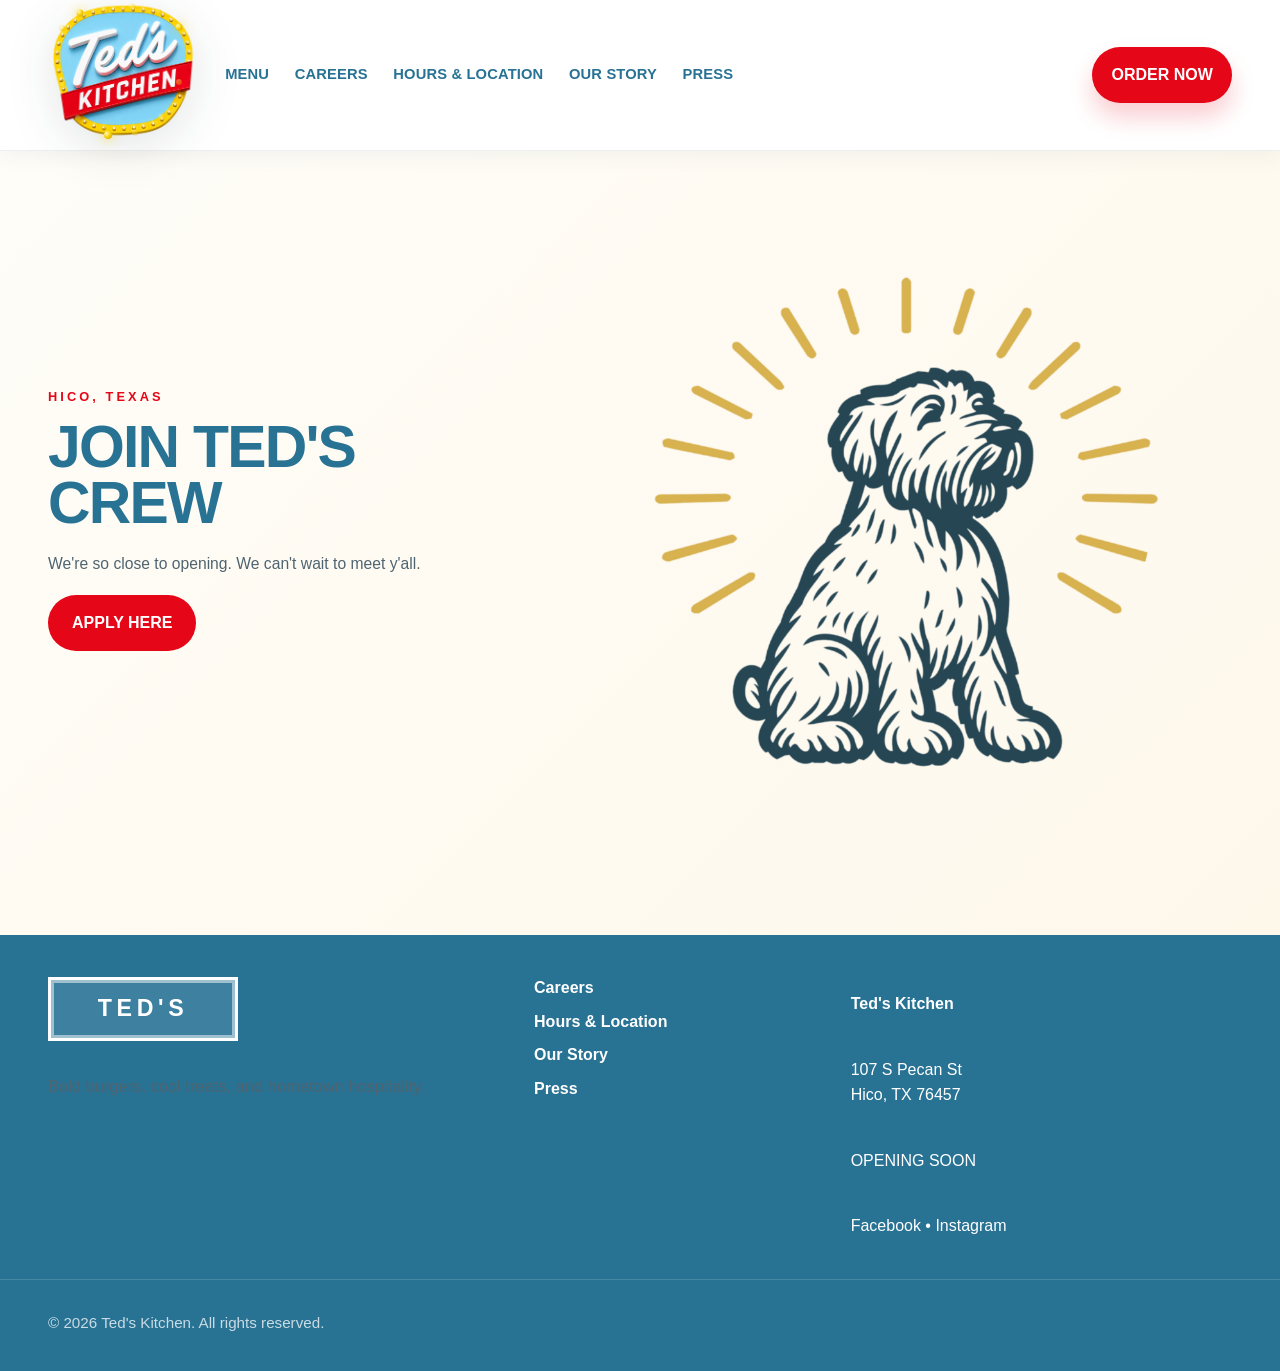
==== careers/index.html @ 75739728 "Update index.html" ====
<!DOCTYPE html>
<html lang="en">
  <head>
    <meta charset="UTF-8" />
    <meta name="viewport" content="width=device-width, initial-scale=1.0" />
    <meta
      name="description"
      content="Careers at Ted's Kitchen in Hico, Texas."
    />
    <title>Careers | Ted's Kitchen</title>
    <link rel="icon" type="image/png" href="../images/favicon.png" />
    <link rel="stylesheet" href="../style.css" />
  </head>
  <body>
    <header class="site-header">
      <div class="nav-shell">
        <div class="nav-left">
          <a class="brand" href="../" aria-label="Ted's home">
            <div class="brand-sign" aria-hidden="true">
              <img class="brand-sign-image" src="../images/teds-sign.png" alt="" />
              <div class="brand-bulb-layer"></div>
            </div>
          </a>

          <nav id="site-nav" class="site-nav" aria-label="Primary navigation">
            <a href="#" onclick="event.preventDefault();">MENU</a>
            <a href="../careers/">CAREERS</a>
            <a href="../hours-location/">HOURS &amp; LOCATION</a>
            <a href="../our-story/">OUR STORY</a>
            <a href="../press/">PRESS</a>
          </nav>
        </div>

        <div class="nav-actions">
          <button class="nav-toggle" type="button" aria-expanded="false" aria-controls="site-nav">
            <span></span>
            <span></span>
            <span></span>
            <span class="sr-only">Toggle navigation</span>
          </button>
          <a class="button button-order" href="../#menu">ORDER NOW</a>
        </div>
      </div>
    </header>

    <main>
      <section class="hero">
        <div class="container hero-grid">
          <div class="hero-copy">
            <p class="eyebrow">Hico, Texas</p>
            <h1>JOIN TED'S CREW</h1>
            <p class="hero-text hero-subtext">We're so close to opening. We can't wait to meet y'all.</p>
            <a
              class="button button-primary"
              href="https://www.indeed.com/job/teds-crew-4764d50405773e11"
              target="_blank"
              rel="noopener noreferrer"
            >
              APPLY HERE
            </a>
          </div>

          <div class="hero-media">
            <div class="hero-visual">
              <img src="../images/Teddy.png" alt="Ted's Kitchen sign" />
            </div>
          </div>
        </div>
      </section>
    </main>

    <footer class="site-footer">
      <div class="container footer-grid">
        <div class="footer-brand">
          <div class="logo-marquee footer-logo" aria-hidden="true">
            <div class="marquee-sign">
              <span class="marquee-label">TED'S</span>
              <span class="marquee-line"></span>
            </div>
            <div class="marquee-bulbs">
              <span class="marquee-bulb"></span>
              <span class="marquee-bulb"></span>
              <span class="marquee-bulb"></span>
              <span class="marquee-bulb"></span>
              <span class="marquee-bulb"></span>
              <span class="marquee-bulb"></span>
            </div>
          </div>
          <p class="footer-copy">Bold burgers, cool treats, and hometown hospitality.</p>
        </div>

        <div class="footer-nav">
          <a href="../careers/">Careers</a>
          <a href="../hours-location/">Hours &amp; Location</a>
          <a href="../our-story/">Our Story</a>
          <a href="../press/">Press</a>
        </div>

        <div class="footer-contact">
          <p><strong>Ted's Kitchen</strong></p>
          <p>107 S Pecan St<br />Hico, TX 76457</p>
          <p>OPENING SOON</p>
          <p>Facebook • Instagram</p>
        </div>
      </div>

      <div class="container footer-bottom">
        <p>© <span id="year"></span> Ted's Kitchen. All rights reserved.</p>
      </div>
    </footer>

    <script src="../script.js"></script>
  </body>
</html>
---- style.css ----
:root {
  color-scheme: light;
  --sky: #87D6F6;
  --blue: #287294;
  --yellow: #FBD50B;
  --red: #E50617;
  --red-dark: #9B0D0F;
  --white: #FFFFFF;
  --cream: #FFFDF8;
  --text: #163B4D;
  --muted: #4f6470;
  --border: #dceff7;
  --shadow: 0 20px 48px rgba(22, 59, 77, 0.10);
  --navy: var(--blue);
}

* {
  box-sizing: border-box;
}

html {
  scroll-behavior: smooth;
}

body {
  margin: 0;
  font-family: Inter, "Segoe UI", Arial, sans-serif;
  color: var(--text);
  background: var(--cream);
  line-height: 1.6;
}

img {
  display: block;
  max-width: 100%;
}

a {
  color: inherit;
}

.container {
  width: min(100%, 1360px);
  margin: 0 auto;
  padding: 0 48px;
}

section {
  scroll-margin-top: 6rem;
}

.site-header {
  position: sticky;
  top: 0;
  z-index: 1000;
  background: rgba(255, 255, 255, 0.97);
  backdrop-filter: blur(12px);
  border-bottom: 1px solid rgba(22, 59, 77, 0.08);
  box-shadow: 0 6px 20px rgba(22, 59, 77, 0.05);
}

.nav-shell {
  width: 100%;
  max-width: 1360px;
  margin: 0 auto;
  display: flex;
  align-items: center;
  justify-content: space-between;
  gap: 1rem;
  min-height: 116px;
  padding: 0 48px;
}

.nav-left {
  display: flex;
  align-items: center;
  gap: 1.2rem;
  min-width: 0;
}

.nav-actions {
  display: flex;
  align-items: center;
  gap: 0.8rem;
  margin-left: auto;
}

.brand {
  display: inline-flex;
  align-items: center;
  text-decoration: none;
  flex-shrink: 0;
}

.brand-sign {
  position: relative;
  display: inline-flex;
  align-items: center;
  justify-content: center;
  width: clamp(132px, 13vw, 150px);
  max-width: 150px;
  margin-right: 0.25rem;
  transform: translateY(-2px);
}

.brand-sign-image {
  width: 100%;
  height: auto;
  display: block;
  object-fit: contain;
  filter: drop-shadow(0 10px 24px rgba(19, 35, 43, 0.12));
}

.brand-bulb-layer {
  position: absolute;
  inset: 0;
  pointer-events: none;
}

.brand-bulb {
  position: absolute;
  width: 7px;
  height: 7px;
  border-radius: 50%;
  background: radial-gradient(circle at 30% 30%, #fff9c2 0%, var(--yellow) 45%, #c59600 100%);
  opacity: 0.38;
  transform: translate(-50%, -50%);
  box-shadow: 0 0 0 0 rgba(251, 213, 11, 0.25);
  transition: opacity 0.35s ease, transform 0.35s ease, box-shadow 0.35s ease;
}

.brand-bulb.is-active {
  opacity: 1;
  transform: translate(-50%, -50%) scale(1.16);
  box-shadow: 0 0 8px rgba(251, 213, 11, 0.72), 0 0 16px rgba(251, 213, 11, 0.3);
}

.logo-marquee {
  position: relative;
  width: 190px;
  min-height: 68px;
  display: inline-flex;
  align-items: center;
  justify-content: center;
}

.marquee-sign {
  position: relative;
  z-index: 2;
  display: inline-flex;
  align-items: center;
  justify-content: center;
  width: 100%;
  min-height: 58px;
  border: 3px solid var(--blue);
  padding: 0.65rem 1rem;
  background: linear-gradient(135deg, var(--white), var(--cream));
  box-shadow: inset 0 0 0 3px rgba(255, 255, 255, 0.5);
}

.marquee-label {
  font-size: 1.45rem;
  font-weight: 800;
  letter-spacing: 0.2em;
  color: var(--blue);
}

.marquee-line {
  position: absolute;
  left: 0.7rem;
  right: 0.7rem;
  bottom: 0.55rem;
  height: 4px;
  background: var(--red);
}

.marquee-bulbs {
  position: absolute;
  inset: 0;
  pointer-events: none;
}

.marquee-bulb {
  position: absolute;
  width: 10px;
  height: 10px;
  border-radius: 50%;
  background: var(--yellow);
  opacity: 0.4;
  transition: transform 0.2s ease, opacity 0.2s ease;
}

.marquee-bulb.is-active {
  opacity: 1;
  transform: scale(1.2);
}

.marquee-bulb:nth-child(1) { top: 8px; left: 12px; }
.marquee-bulb:nth-child(2) { top: 8px; left: 36px; }
.marquee-bulb:nth-child(3) { top: 8px; left: 60px; }
.marquee-bulb:nth-child(4) { top: 8px; left: 84px; }
.marquee-bulb:nth-child(5) { top: 8px; left: 108px; }
.marquee-bulb:nth-child(6) { top: 8px; left: 132px; }
.marquee-bulb:nth-child(7) { top: 8px; left: 156px; }
.marquee-bulb:nth-child(8) { top: 28px; left: 12px; }
.marquee-bulb:nth-child(9) { top: 28px; left: 36px; }
.marquee-bulb:nth-child(10) { top: 28px; left: 60px; }
.marquee-bulb:nth-child(11) { top: 28px; left: 84px; }
.marquee-bulb:nth-child(12) { top: 28px; left: 108px; }

.site-nav {
  display: flex;
  align-items: center;
  gap: 1.1rem;
  font-size: 0.92rem;
  font-weight: 800;
  text-transform: uppercase;
  letter-spacing: 0.01em;
}

.site-nav a {
  position: relative;
  text-decoration: none;
  color: var(--blue);
  transition: color 0.2s ease, transform 0.2s ease;
  padding: 0.3rem 0.25rem;
}

.site-nav a::after {
  content: "";
  position: absolute;
  left: 0.25rem;
  right: 0.25rem;
  bottom: -0.1rem;
  height: 2px;
  background: var(--yellow);
  transform: scaleX(0);
  transform-origin: left;
  transition: transform 0.2s ease;
}

.site-nav a:hover,
.site-nav a:focus-visible {
  color: var(--red);
  transform: translateY(-1px);
}

.site-nav a:hover::after,
.site-nav a:focus-visible::after {
  transform: scaleX(1);
}

.nav-toggle {
  display: none;
  border: 0;
  background: transparent;
  padding: 0.25rem;
  cursor: pointer;
}

.nav-toggle span {
  display: block;
  width: 24px;
  height: 2px;
  background: var(--navy);
  margin: 5px 0;
}

.sr-only {
  position: absolute;
  width: 1px;
  height: 1px;
  padding: 0;
  margin: -1px;
  overflow: hidden;
  clip: rect(0, 0, 0, 0);
  border: 0;
}

.button {
  display: inline-flex;
  align-items: center;
  justify-content: center;
  border-radius: 999px;
  padding: 0.95rem 1.5rem;
  font-weight: 800;
  text-decoration: none;
  transition: transform 0.2s ease, box-shadow 0.2s ease, background 0.2s ease;
}

.button:hover,
.button:focus-visible {
  transform: translateY(-2px);
  box-shadow: 0 10px 24px rgba(22, 59, 77, 0.12);
}

.button-primary {
  background: var(--red);
  color: var(--white);
}

.button-primary:hover,
.button-primary:focus-visible {
  background: var(--red-dark);
}

.button-secondary {
  background: var(--white);
  color: var(--blue);
  border: 1px solid var(--blue);
}

.button-order {
  background: var(--red);
  color: var(--white);
  padding-inline: 1.2rem;
  box-shadow: 0 14px 24px rgba(229, 6, 23, 0.2);
}

.button-order:hover,
.button-order:focus-visible {
  background: var(--red-dark);
}

.hero {
  padding: 0 0 3rem;
  background: linear-gradient(135deg, var(--cream) 0%, #fef8eb 100%);
  min-height: calc(100vh - 116px);
  display: flex;
  align-items: center;
}

.hero-grid,
.promo-grid,
.story-grid,
.visit-grid {
  display: grid;
  gap: 2rem;
  align-items: center;
}

.hero-grid {
  grid-template-columns: minmax(0, 0.44fr) minmax(0, 0.56fr);
  min-height: clamp(560px, 64vh, 660px);
  gap: clamp(2rem, 3vw, 3.5rem);
  width: 100%;
}

.eyebrow {
  margin: 0 0 0.7rem;
  font-size: 0.8rem;
  font-weight: 800;
  letter-spacing: 0.24em;
  text-transform: uppercase;
  color: var(--red);
}

.hero-copy {
  max-width: 500px;
  padding-right: 1rem;
  display: flex;
  flex-direction: column;
  align-items: flex-start;
  justify-content: center;
}

.hero h1,
.promo-copy h2,
.section-heading h2,
.story-section h2,
.visit-card h2 {
  margin: 0 0 1rem;
  font-size: clamp(2.5rem, 4.6vw, 4.2rem);
  line-height: 0.95;
  color: var(--blue);
  letter-spacing: -0.03em;
  font-weight: 900;
}

.hero-text,
.promo-copy p,
.story-section p,
.visit-card p,
.card-content p,
.footer-copy {
  color: var(--muted);
  font-size: 1.03rem;
}

.hero-subtext {
  margin: 0.25rem 0 1.2rem;
  font-size: 0.98rem;
  line-height: 1.6;
  max-width: 28rem;
}

.hours-list {
  display: grid;
  gap: 0.6rem;
  margin-top: 1rem;
  max-width: 360px;
  padding: 1rem 1.1rem;
  background: rgba(255, 255, 255, 0.65);
  border: 1px solid rgba(22, 59, 77, 0.08);
  border-radius: 1rem;
}

.hours-row {
  display: flex;
  align-items: center;
  justify-content: space-between;
  gap: 1rem;
  color: var(--blue);
  font-weight: 700;
}

.hours-row span {
  text-transform: uppercase;
  letter-spacing: 0.04em;
  font-size: 0.85rem;
}

.press-page {
  min-height: auto;
  padding: 3rem 0 4rem;
}

.press-intro {
  max-width: 760px;
  margin-bottom: 2rem;
}

.press-grid {
  display: grid;
  grid-template-columns: repeat(2, minmax(0, 1fr));
  gap: 1.25rem;
}

.press-card {
  background: var(--white);
  border: 1px solid rgba(22, 59, 77, 0.08);
  border-radius: 1.25rem;
  padding: 1.35rem;
  box-shadow: var(--shadow);
  display: flex;
  flex-direction: column;
  gap: 0.8rem;
}

.press-card h2 {
  margin: 0;
  font-size: 1.2rem;
  line-height: 1.25;
  color: var(--blue);
}

.press-card p {
  margin: 0;
  color: var(--muted);
}

.press-card-top {
  display: flex;
  justify-content: space-between;
  gap: 0.75rem;
  align-items: center;
  flex-wrap: wrap;
}

.press-publication {
  font-size: 0.8rem;
  font-weight: 800;
  letter-spacing: 0.2em;
  text-transform: uppercase;
  color: var(--red);
}

.press-date {
  font-size: 0.85rem;
  font-weight: 700;
  color: var(--blue);
}

.featured-press-card {
  grid-column: span 2;
}

.hero-media,
.promo-media,
.visit-visual {
  position: relative;
}

.promo-media img,
.visit-visual img,
.category-card img {
  overflow: hidden;
  box-shadow: var(--shadow);
}

.hero-visual {
  position: relative;
  width: 100%;
  min-height: clamp(340px, 43vw, 560px);
  background: transparent;
  border: none;
  border-radius: 0;
  overflow: visible;
  display: flex;
  align-items: center;
  justify-content: center;
  padding: 0;
  box-shadow: none;
}

.hero-visual img {
  width: auto;
  max-width: 100%;
  max-height: 100%;
  height: auto;
  object-fit: contain;
  object-position: center;
  border-radius: 0;
  filter: none;
}

.promo-section {
  padding: 1rem 0 3rem;
}

.promo-grid {
  grid-template-columns: 0.95fr 1.05fr;
  background: linear-gradient(135deg, var(--sky) 0%, #dff8ff 100%);
  border-radius: 1.5rem;
  padding: 1.25rem;
  box-shadow: var(--shadow);
  border: 1px solid rgba(22, 59, 77, 0.08);
}

.promo-media img {
  width: 100%;
  min-height: 320px;
  object-fit: cover;
  border-radius: 1.15rem;
}

.preview-section {
  padding: 0.5rem 0 3.75rem;
}

.section-heading {
  text-align: center;
  margin-bottom: 2rem;
}

.card-grid {
  display: grid;
  grid-template-columns: repeat(3, minmax(0, 1fr));
  gap: 1.35rem;
}

.category-card {
  background: var(--white);
  border-radius: 1.25rem;
  overflow: hidden;
  box-shadow: var(--shadow);
  border: 1px solid rgba(22, 59, 77, 0.08);
}

.category-card img {
  width: 100%;
  height: 270px;
  object-fit: cover;
  border-radius: 0;
}

.card-content {
  padding: 1.15rem 1.2rem 1.35rem;
}

.card-content h3 {
  margin: 0 0 0.35rem;
  color: var(--navy);
  font-size: 1.2rem;
}

.center-actions {
  display: flex;
  justify-content: center;
  margin-top: 1.5rem;
}

.story-section {
  padding: 1rem 0 3rem;
}

.story-grid {
  grid-template-columns: 0.9fr 1.1fr;
  background: var(--white);
  border: 1px solid rgba(22, 59, 77, 0.08);
  border-radius: 1.5rem;
  padding: 2rem;
  box-shadow: var(--shadow);
}

.visit-section {
  padding: 0 0 3.5rem;
}

.visit-grid {
  grid-template-columns: 0.9fr 1.1fr;
  background: linear-gradient(135deg, var(--cream), #fef8e8);
  border-radius: 1.5rem;
  padding: 2rem;
  box-shadow: var(--shadow);
}

.visit-card address {
  font-style: normal;
  margin-bottom: 1rem;
  color: var(--navy);
  font-size: 1rem;
}

.hours {
  font-weight: 700;
  color: var(--navy);
  margin-bottom: 1rem;
}

.visit-visual img {
  width: 100%;
  min-height: 320px;
  object-fit: cover;
}

.site-footer {
  background: var(--blue);
  color: #fff;
  padding: 2.5rem 0 1.25rem;
}

.footer-grid {
  display: grid;
  grid-template-columns: 1.1fr 0.7fr 0.9fr;
  gap: 1.25rem;
  align-items: start;
}

.footer-logo {
  margin-bottom: 0.85rem;
}

.footer-logo .marquee-bulbs {
  display: none;
}

.footer-logo .marquee-sign {
  border-color: #fff;
  background: rgba(255, 255, 255, 0.1);
}

.footer-logo .marquee-label {
  color: #fff;
}

.footer-logo .marquee-line {
  background: var(--mustard);
}

.footer-nav,
.footer-contact {
  display: flex;
  flex-direction: column;
  gap: 0.5rem;
}

.footer-nav a {
  color: #fff;
  text-decoration: none;
  font-weight: 600;
}

.footer-bottom {
  margin-top: 1.5rem;
  padding-top: 1rem;
  border-top: 1px solid rgba(255, 255, 255, 0.15);
  color: rgba(255, 255, 255, 0.75);
  font-size: 0.95rem;
}

@media (max-width: 900px) {
  .container {
    padding: 0 32px;
  }

  .nav-shell {
    padding: 0 32px;
  }

  .hero-grid,
  .promo-grid,
  .story-grid,
  .visit-grid,
  .footer-grid {
    grid-template-columns: 1fr;
  }

  .hero-copy {
    padding-right: 0;
    max-width: none;
  }

  .card-grid {
    grid-template-columns: 1fr 1fr;
  }
}

@media (max-width: 700px) {
  .container {
    padding: 0 20px;
  }

  .nav-shell {
    position: relative;
    align-items: center;
    min-height: 96px;
    padding: 0 20px;
  }

  .nav-left {
    width: 100%;
    justify-content: space-between;
  }

  .nav-toggle {
    display: inline-block;
    justify-self: end;
  }

  .site-nav {
    position: absolute;
    top: calc(100% + 0.5rem);
    left: 20px;
    right: 20px;
    flex-direction: column;
    align-items: flex-start;
    padding: 1rem;
    background: #fff;
    border: 1px solid var(--border);
    border-radius: 1rem;
    box-shadow: 0 20px 40px rgba(19, 35, 43, 0.12);
    display: none;
    min-width: 220px;
    z-index: 10;
  }

  .site-nav.is-open {
    display: flex;
  }

  .button-order {
    margin-top: 0.3rem;
  }

  .hero {
    padding-top: 1rem;
  }

  .hero-grid {
    min-height: auto;
  }

  .hero-visual img,
  .promo-media img,
  .visit-visual img {
    min-height: 260px;
  }

  .card-grid {
    grid-template-columns: 1fr;
  }

  .brand-sign {
    width: 128px;
  }

  .brand-bulb {
    width: 6px;
    height: 6px;
  }
}

@media (prefers-reduced-motion: reduce) {
  .brand-bulb {
    transition: none;
    opacity: 0.74;
  }

  .brand-bulb.is-active {
    transform: translate(-50%, -50%) scale(1);
    box-shadow: 0 0 6px rgba(255, 213, 92, 0.4);
  }
}
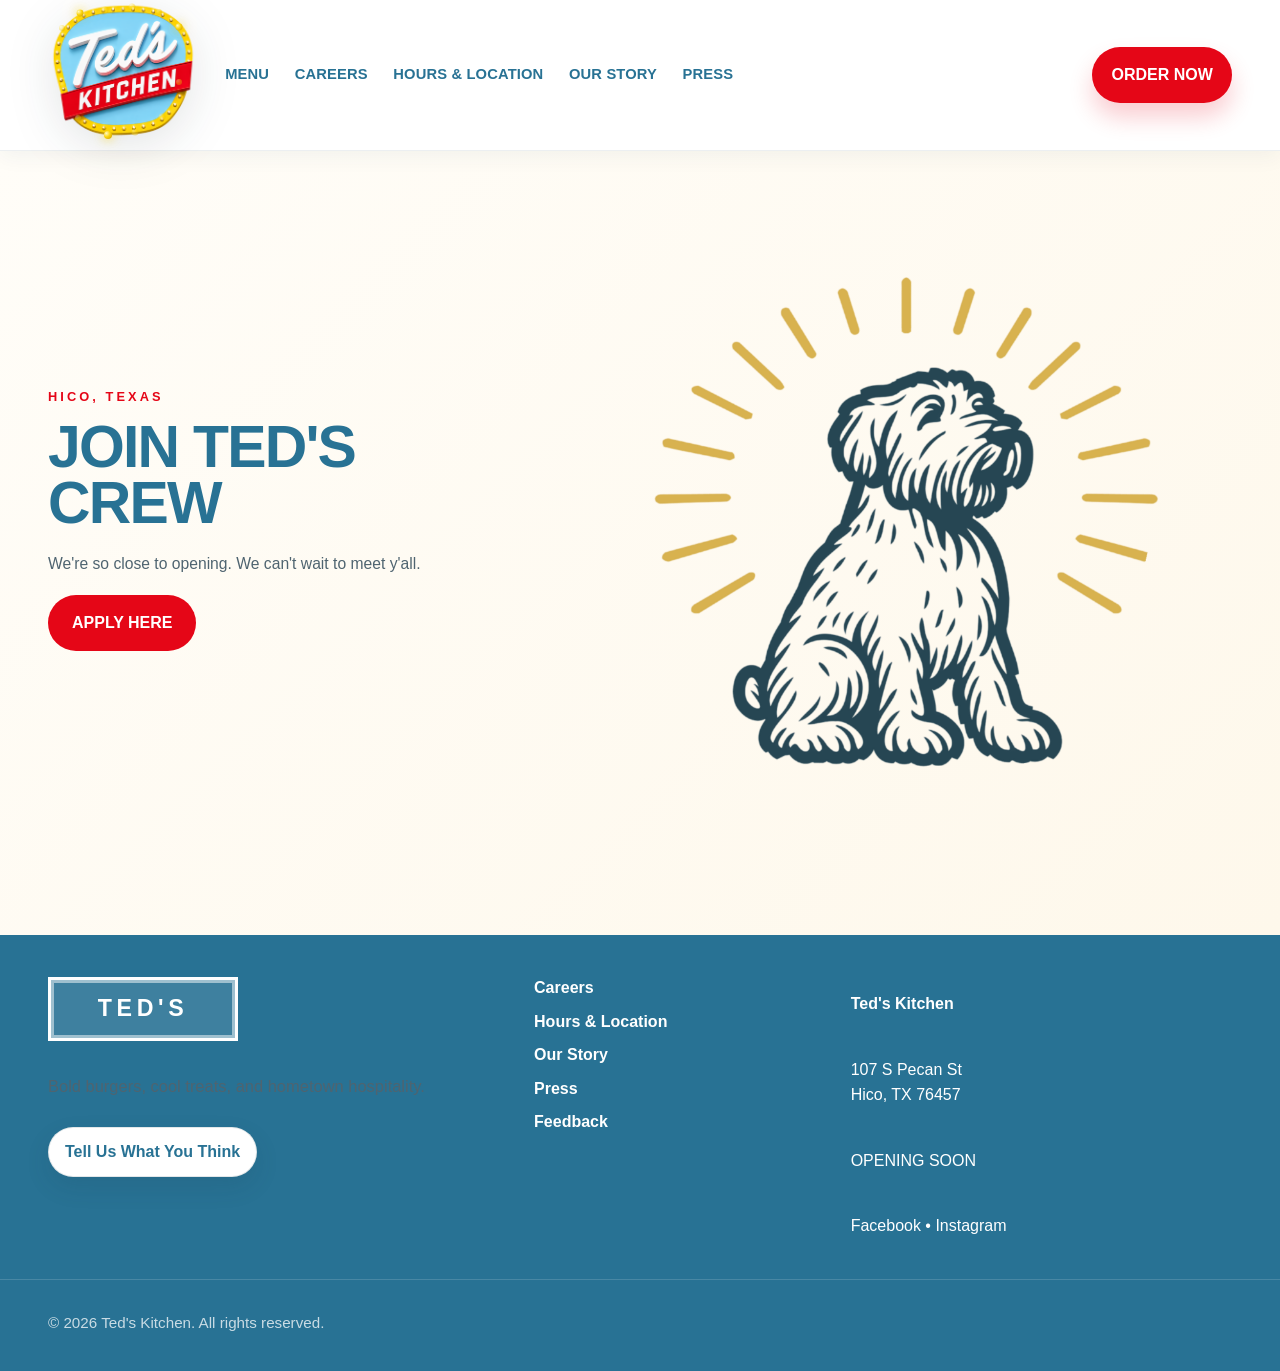
==== commit 6fca74b3: "Add guest feedback experience" ====
--- a/careers/index.html
+++ b/careers/index.html
@@ -87,6 +87,7 @@
             </div>
           </div>
           <p class="footer-copy">Bold burgers, cool treats, and hometown hospitality.</p>
+          <a class="footer-feedback-link" href="../feedback/">Tell Us What You Think</a>
         </div>
 
         <div class="footer-nav">
@@ -94,6 +95,7 @@
           <a href="../hours-location/">Hours &amp; Location</a>
           <a href="../our-story/">Our Story</a>
           <a href="../press/">Press</a>
+          <a href="../feedback/">Feedback</a>
         </div>
 
         <div class="footer-contact">
--- a/style.css
+++ b/style.css
@@ -49,6 +49,18 @@
   scroll-margin-top: 6rem;
 }
 
+input,
+select,
+textarea,
+button {
+  font: inherit;
+}
+
+:focus-visible {
+  outline: 3px solid var(--red);
+  outline-offset: 3px;
+}
+
 .site-header {
   position: sticky;
   top: 0;
@@ -387,6 +399,29 @@
   font-size: 1.03rem;
 }
 
+.footer-feedback-link {
+  display: inline-flex;
+  align-items: center;
+  margin-top: 0.7rem;
+  padding: 0.7rem 1rem;
+  border-radius: 999px;
+  background: var(--white);
+  border: 1px solid rgba(22, 59, 77, 0.12);
+  color: var(--blue);
+  font-weight: 800;
+  text-decoration: none;
+  box-shadow: 0 10px 24px rgba(22, 59, 77, 0.12);
+  transition: transform 0.2s ease, box-shadow 0.2s ease, background 0.2s ease, color 0.2s ease;
+}
+
+.footer-feedback-link:hover,
+.footer-feedback-link:focus-visible {
+  transform: translateY(-2px);
+  background: var(--yellow);
+  color: var(--blue);
+  box-shadow: 0 14px 28px rgba(22, 59, 77, 0.18);
+}
+
 .hero-subtext {
   margin: 0.25rem 0 1.2rem;
   font-size: 0.98rem;
@@ -634,6 +669,197 @@
   object-fit: cover;
 }
 
+.feedback-page {
+  padding: 2rem 0 3.75rem;
+}
+
+.feedback-shell {
+  display: grid;
+  grid-template-columns: minmax(0, 0.95fr) minmax(0, 1.05fr);
+  gap: 2rem;
+  align-items: start;
+}
+
+.feedback-intro {
+  max-width: 580px;
+}
+
+.feedback-intro h1 {
+  margin: 0 0 1rem;
+  font-size: clamp(2.1rem, 4vw, 3rem);
+  line-height: 0.95;
+  color: var(--blue);
+  letter-spacing: -0.03em;
+  font-weight: 900;
+}
+
+.feedback-note {
+  margin-top: 0.75rem;
+  color: var(--muted);
+  font-size: 1rem;
+}
+
+.feedback-form,
+.form-success {
+  background: var(--white);
+  border: 1px solid rgba(22, 59, 77, 0.08);
+  border-radius: 1.5rem;
+  padding: 1.5rem;
+  box-shadow: var(--shadow);
+}
+
+.form-row {
+  display: flex;
+  flex-direction: column;
+  gap: 0.45rem;
+  margin-bottom: 1rem;
+}
+
+.form-row label,
+.form-row legend {
+  font-weight: 700;
+  color: var(--blue);
+}
+
+.form-row input,
+.form-row select,
+.form-row textarea {
+  width: 100%;
+  border: 1px solid var(--border);
+  border-radius: 0.95rem;
+  padding: 0.8rem 0.95rem;
+  background: var(--cream);
+  color: var(--text);
+}
+
+.form-row textarea {
+  min-height: 8rem;
+  resize: vertical;
+}
+
+.form-row input:focus,
+.form-row select:focus,
+.form-row textarea:focus {
+  border-color: var(--blue);
+  box-shadow: 0 0 0 3px rgba(40, 114, 148, 0.12);
+}
+
+.form-row input[aria-invalid="true"],
+.form-row select[aria-invalid="true"],
+.form-row textarea[aria-invalid="true"] {
+  border-color: var(--red);
+}
+
+.rating-fieldset {
+  border: 0;
+  margin: 0;
+  padding: 0;
+}
+
+.star-rating {
+  display: flex;
+  gap: 0.35rem;
+  align-items: center;
+  margin-top: 0.3rem;
+}
+
+.star-control {
+  font-size: 2rem;
+  line-height: 1;
+  color: #d8d8d8;
+  cursor: pointer;
+  transition: color 0.2s ease, transform 0.15s ease;
+}
+
+.star-control:hover,
+.star-control:focus-visible,
+.star-rating input:focus-visible + .star-control,
+.star-rating input:checked + .star-control,
+.star-control.is-selected {
+  color: var(--yellow);
+  transform: translateY(-2px);
+}
+
+.choice-group {
+  display: flex;
+  flex-wrap: wrap;
+  gap: 0.75rem;
+  margin-top: 0.2rem;
+}
+
+.choice-pill {
+  display: inline-flex;
+  align-items: center;
+  gap: 0.5rem;
+  padding: 0.7rem 0.95rem;
+  border-radius: 999px;
+  background: var(--cream);
+  border: 1px solid var(--border);
+  font-weight: 700;
+  color: var(--blue);
+}
+
+.choice-pill input {
+  width: auto;
+  margin: 0;
+}
+
+.contact-fields {
+  display: grid;
+  gap: 0.5rem;
+  margin-top: 0.25rem;
+}
+
+.form-actions {
+  display: flex;
+  flex-wrap: wrap;
+  align-items: center;
+  gap: 1rem;
+  margin-top: 1.25rem;
+}
+
+.form-status {
+  margin: 0;
+  color: var(--muted);
+  font-weight: 600;
+}
+
+.form-status.is-error {
+  color: var(--red);
+}
+
+.form-status.is-success {
+  color: var(--blue);
+}
+
+.field-error {
+  min-height: 1.2rem;
+  margin: 0;
+  color: var(--red);
+  font-size: 0.9rem;
+}
+
+.form-success {
+  display: none;
+  text-align: center;
+  background: linear-gradient(135deg, var(--cream), #fef3cc);
+}
+
+.form-success.is-visible {
+  display: block;
+}
+
+.form-success h2 {
+  margin: 0 0 0.75rem;
+  font-size: clamp(1.5rem, 3vw, 2.2rem);
+  color: var(--blue);
+}
+
+.form-success p {
+  color: var(--muted);
+  margin: 0;
+}
+
 .site-footer {
   background: var(--blue);
   color: #fff;
@@ -702,6 +928,7 @@
   .promo-grid,
   .story-grid,
   .visit-grid,
+  .feedback-shell,
   .footer-grid {
     grid-template-columns: 1fr;
   }
@@ -789,6 +1016,20 @@
     width: 6px;
     height: 6px;
   }
+
+  .feedback-page {
+    padding: 1.25rem 0 2.5rem;
+  }
+
+  .feedback-form,
+  .form-success {
+    padding: 1.2rem;
+  }
+
+  .form-actions {
+    align-items: flex-start;
+    flex-direction: column;
+  }
 }
 
 @media (prefers-reduced-motion: reduce) {
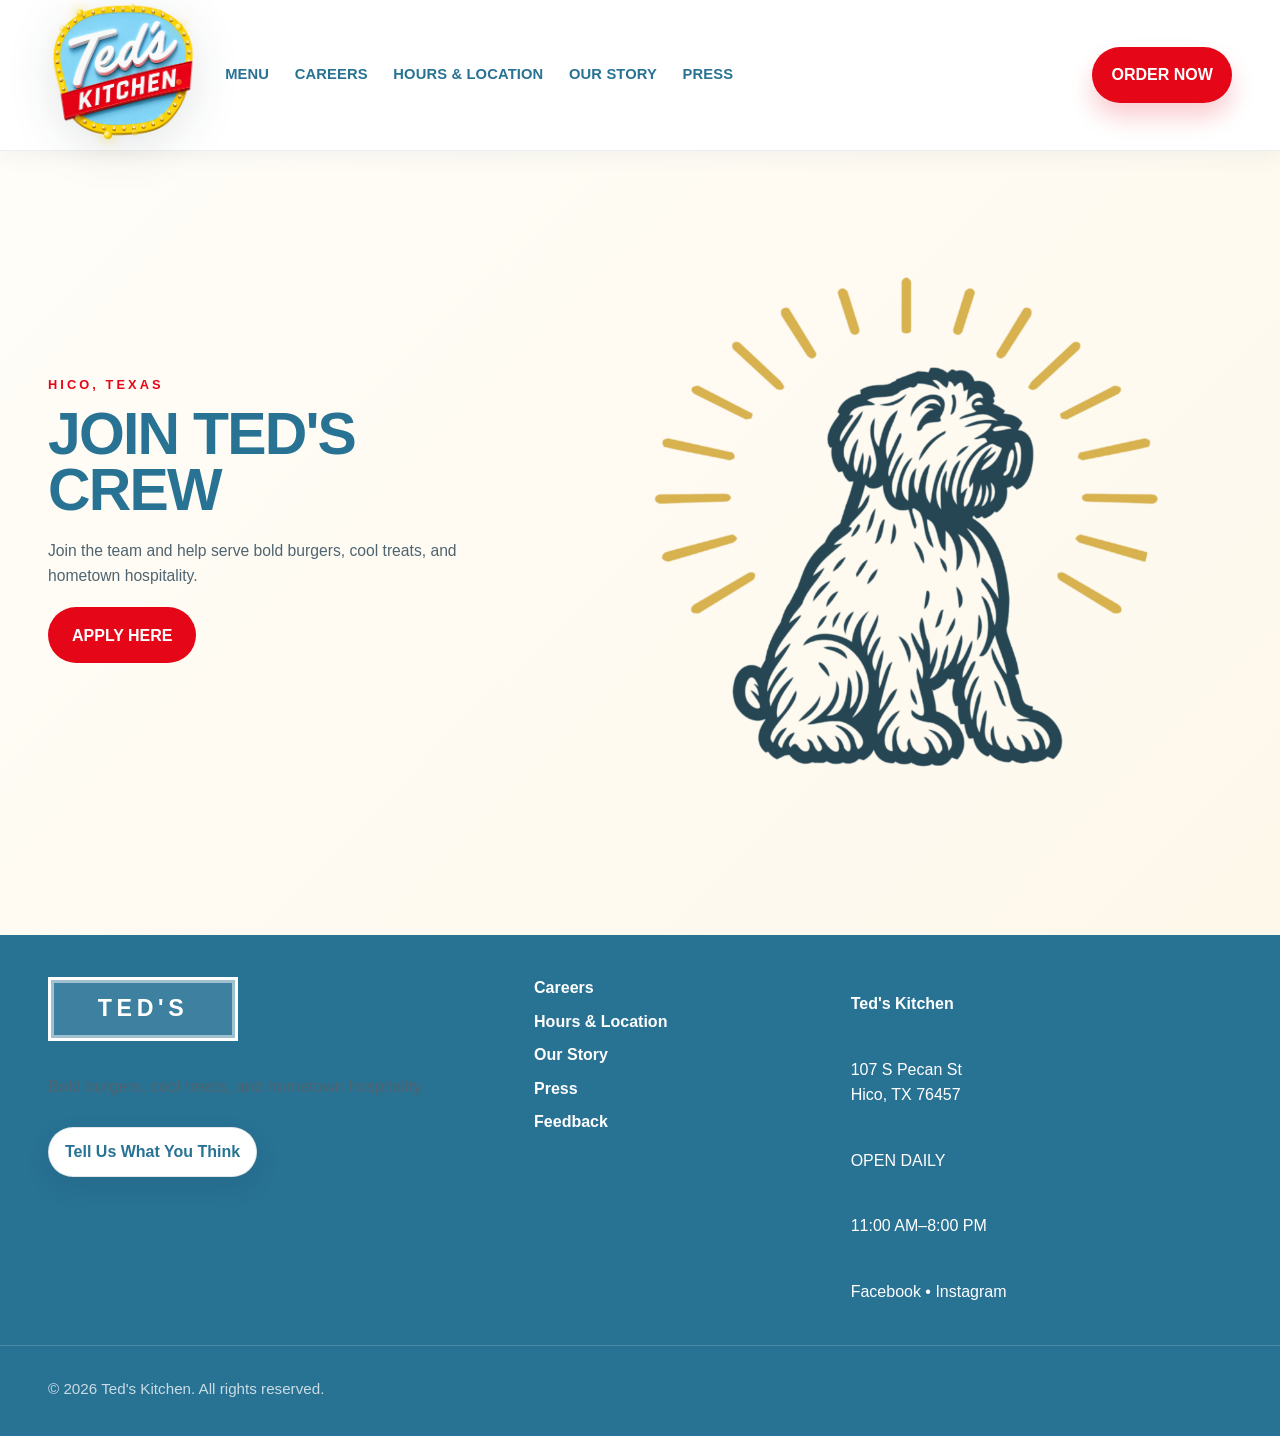
==== commit 7e6ec833: "Update opening announcement and hours" ====
--- a/careers/index.html
+++ b/careers/index.html
@@ -38,7 +38,7 @@
             <span></span>
             <span class="sr-only">Toggle navigation</span>
           </button>
-          <a class="button button-order" href="../#menu">ORDER NOW</a>
+          <a class="button button-order" href="https://gotab.io/loc/teds" target="_blank" rel="noopener noreferrer">ORDER NOW</a>
         </div>
       </div>
     </header>
@@ -49,7 +49,7 @@
           <div class="hero-copy">
             <p class="eyebrow">Hico, Texas</p>
             <h1>JOIN TED'S CREW</h1>
-            <p class="hero-text hero-subtext">We're so close to opening. We can't wait to meet y'all.</p>
+            <p class="hero-text hero-subtext">Join the team and help serve bold burgers, cool treats, and hometown hospitality.</p>
             <a
               class="button button-primary"
               href="https://www.indeed.com/job/teds-crew-4764d50405773e11"
@@ -101,7 +101,8 @@
         <div class="footer-contact">
           <p><strong>Ted's Kitchen</strong></p>
           <p>107 S Pecan St<br />Hico, TX 76457</p>
-          <p>OPENING SOON</p>
+          <p>OPEN DAILY</p>
+          <p>11:00 AM–8:00 PM</p>
           <p>Facebook • Instagram</p>
         </div>
       </div>
--- a/style.css
+++ b/style.css
@@ -427,6 +427,40 @@
   font-size: 0.98rem;
   line-height: 1.6;
   max-width: 28rem;
+}
+
+.hero-hours {
+  display: inline-flex;
+  flex-direction: column;
+  gap: 0.2rem;
+  margin: 0.25rem 0 1.4rem;
+  padding: 1rem 1.2rem;
+  background: rgba(255, 255, 255, 0.72);
+  border: 1px solid rgba(22, 59, 77, 0.08);
+  border-radius: 1rem;
+  box-shadow: 0 12px 24px rgba(22, 59, 77, 0.08);
+}
+
+.hero-hours-title {
+  margin: 0;
+  font-size: 0.82rem;
+  font-weight: 800;
+  letter-spacing: 0.24em;
+  text-transform: uppercase;
+  color: var(--red);
+}
+
+.hero-hours-time {
+  margin: 0;
+  font-size: 1.12rem;
+  font-weight: 800;
+  color: var(--blue);
+}
+
+.hero-actions {
+  display: flex;
+  flex-wrap: wrap;
+  gap: 0.8rem;
 }
 
 .hours-list {
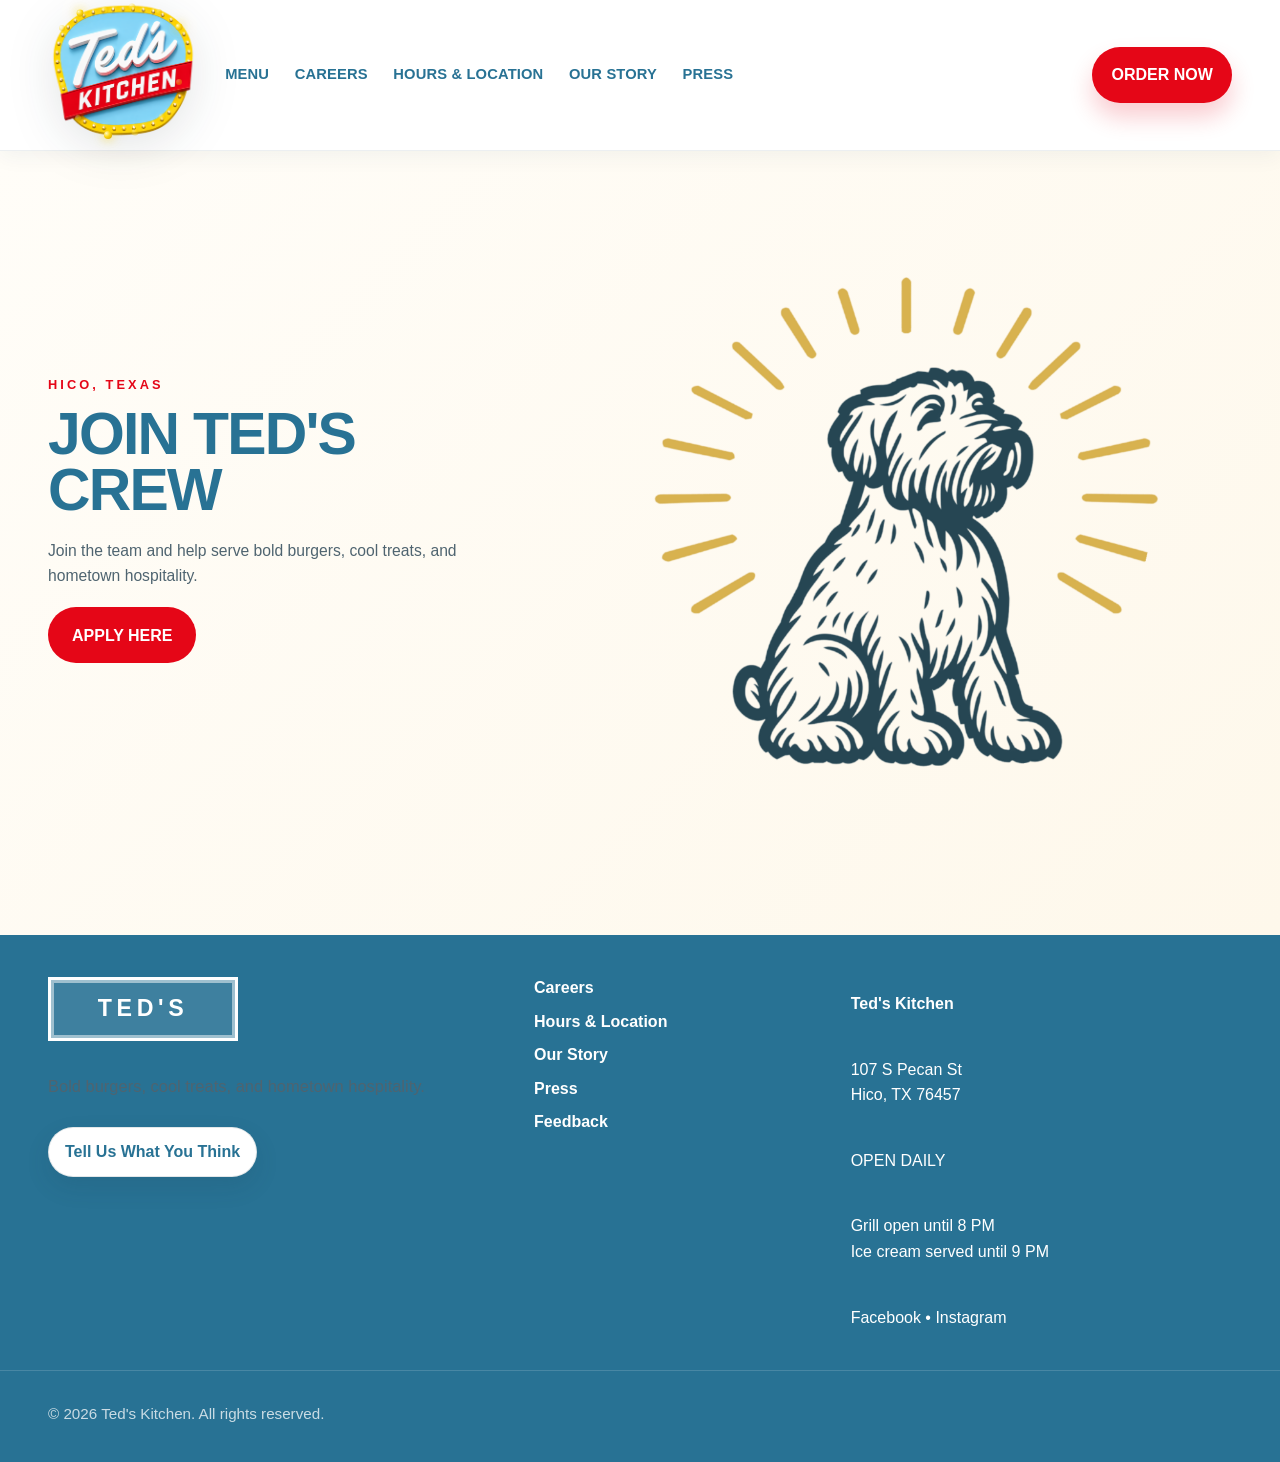
==== commit 329b78cc: "Update grill and ice cream hours" ====
--- a/careers/index.html
+++ b/careers/index.html
@@ -102,7 +102,7 @@
           <p><strong>Ted's Kitchen</strong></p>
           <p>107 S Pecan St<br />Hico, TX 76457</p>
           <p>OPEN DAILY</p>
-          <p>11:00 AM–8:00 PM</p>
+          <p>Grill open until 8 PM<br />Ice cream served until 9 PM</p>
           <p>Facebook • Instagram</p>
         </div>
       </div>
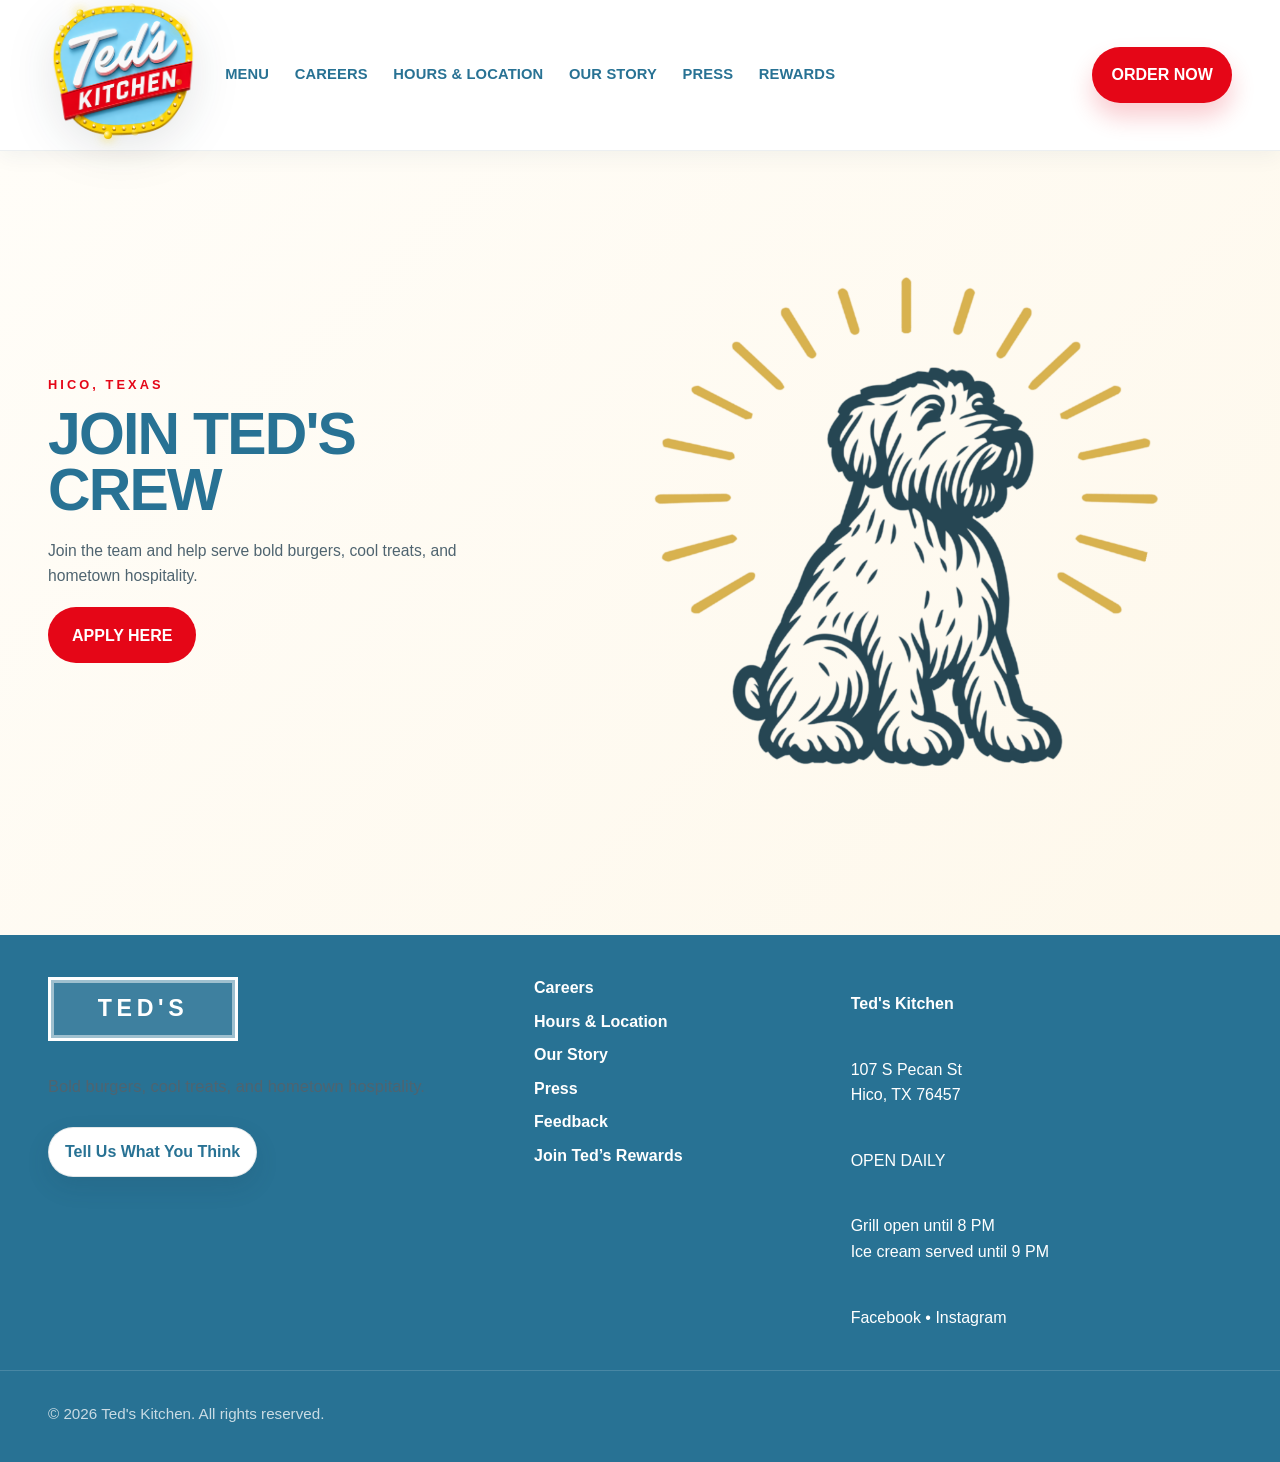
==== commit d3420515: "Add rewards signup to website Co-authored-by: Copilot <223556219+Copilot@users.noreply.github.com>" ====
--- a/careers/index.html
+++ b/careers/index.html
@@ -8,7 +8,7 @@
       content="Careers at Ted's Kitchen in Hico, Texas."
     />
     <title>Careers | Ted's Kitchen</title>
-    <link rel="icon" type="image/png" href="../images/favicon.png" />
+    <link rel="icon" type="image/png" href="/favicon.png" />
     <link rel="stylesheet" href="../style.css" />
   </head>
   <body>
@@ -23,11 +23,12 @@
           </a>
 
           <nav id="site-nav" class="site-nav" aria-label="Primary navigation">
-            <a href="#" onclick="event.preventDefault();">MENU</a>
+            <a href="../menu/">MENU</a>
             <a href="../careers/">CAREERS</a>
             <a href="../hours-location/">HOURS &amp; LOCATION</a>
             <a href="../our-story/">OUR STORY</a>
             <a href="../press/">PRESS</a>
+            <a href="../#rewards">REWARDS</a>
           </nav>
         </div>
 
@@ -96,6 +97,7 @@
           <a href="../our-story/">Our Story</a>
           <a href="../press/">Press</a>
           <a href="../feedback/">Feedback</a>
+          <a href="https://gotab.io/loc/teds/menu/rewards-memberships" target="_blank" rel="noopener noreferrer">Join Ted’s Rewards</a>
         </div>
 
         <div class="footer-contact">
--- a/style.css
+++ b/style.css
@@ -334,6 +334,46 @@
   background: var(--red-dark);
 }
 
+.rewards-section {
+  padding: clamp(3rem, 7vw, 6rem) 0;
+  background: var(--yellow);
+}
+
+.rewards-content {
+  max-width: 800px;
+  margin: 0 auto;
+  padding: clamp(1.5rem, 5vw, 3.5rem);
+  text-align: center;
+  background: var(--cream);
+  border: 1px solid rgba(22, 59, 77, 0.08);
+  border-radius: 1.5rem;
+  box-shadow: var(--shadow);
+}
+
+.rewards-content h2 {
+  margin: 0 0 1rem;
+  color: var(--blue);
+  font-size: clamp(2rem, 5vw, 3.5rem);
+  line-height: 1.05;
+  letter-spacing: -0.03em;
+  font-weight: 900;
+}
+
+.rewards-description,
+.rewards-instructions {
+  max-width: 42rem;
+  margin: 0 auto 1rem;
+  color: var(--muted);
+  font-size: 1.05rem;
+}
+
+.rewards-button {
+  min-height: 3.25rem;
+  margin-top: 0.75rem;
+  font-size: 1.05rem;
+  text-align: center;
+}
+
 .hero {
   padding: 0 0 3rem;
   background: linear-gradient(135deg, var(--cream) 0%, #fef8eb 100%);
@@ -883,6 +923,265 @@
   display: block;
 }
 
+.menu-hero {
+  background: linear-gradient(135deg, var(--cream) 0%, #fef3cc 100%);
+  border-bottom: 1px solid rgba(22, 59, 77, 0.08);
+}
+
+.menu-hero-inner {
+  min-height: 430px;
+  display: grid;
+  grid-template-columns: minmax(0, 1fr) minmax(260px, 0.72fr);
+  gap: 3rem;
+  align-items: center;
+  padding-top: 3.75rem;
+  padding-bottom: 3.75rem;
+}
+
+.menu-hero-copy {
+  max-width: 660px;
+}
+
+.menu-hero h1 {
+  margin: 0 0 1rem;
+  font-size: clamp(3.2rem, 7vw, 6.25rem);
+  line-height: 0.9;
+  color: var(--blue);
+  letter-spacing: -0.04em;
+  font-weight: 900;
+}
+
+.menu-hero-text {
+  max-width: 38rem;
+  margin: 0 0 1.5rem;
+  color: var(--muted);
+  font-size: clamp(1.05rem, 1.6vw, 1.25rem);
+  line-height: 1.55;
+}
+
+.menu-hero-sign {
+  position: relative;
+  display: grid;
+  place-items: center;
+  min-height: 280px;
+  padding: 2.5rem 1.5rem;
+  border: 4px solid var(--red);
+  border-radius: 2rem;
+  background: var(--blue);
+  color: var(--white);
+  box-shadow: 12px 12px 0 var(--yellow);
+  transform: rotate(2deg);
+}
+
+.menu-hero-sign::before,
+.menu-hero-sign::after {
+  content: "";
+  position: absolute;
+  width: 14px;
+  height: 14px;
+  border-radius: 50%;
+  background: var(--yellow);
+  box-shadow: 0 0 0 4px rgba(251, 213, 11, 0.2);
+}
+
+.menu-hero-sign::before {
+  top: 1.25rem;
+  left: 1.25rem;
+}
+
+.menu-hero-sign::after {
+  right: 1.25rem;
+  bottom: 1.25rem;
+}
+
+.menu-hero-dog {
+  font-size: clamp(2.7rem, 6vw, 5.5rem);
+  line-height: 0.9;
+  font-weight: 900;
+  letter-spacing: 0.08em;
+}
+
+.menu-hero-line {
+  width: min(82%, 270px);
+  height: 7px;
+  margin-top: -1.1rem;
+  background: var(--red);
+}
+
+.menu-hero-note {
+  color: var(--yellow);
+  font-size: 0.9rem;
+  font-weight: 900;
+  letter-spacing: 0.24em;
+}
+
+.menu-content {
+  padding: 4rem 0 5rem;
+  background: var(--cream);
+}
+
+.menu-grid {
+  display: grid;
+  grid-template-columns: repeat(2, minmax(0, 1fr));
+  gap: 1.35rem;
+  align-items: start;
+}
+
+.menu-panel {
+  position: relative;
+  min-height: 100%;
+  padding: 1.65rem 1.65rem 1.8rem;
+  background: var(--white);
+  border: 2px solid var(--blue);
+  border-radius: 1.4rem;
+  box-shadow: 5px 5px 0 rgba(40, 114, 148, 0.16);
+}
+
+.menu-panel:nth-child(odd) {
+  border-color: var(--red);
+  box-shadow: 5px 5px 0 rgba(229, 6, 23, 0.12);
+}
+
+.menu-panel-featured,
+.menu-panel-sweet {
+  grid-column: 1 / -1;
+}
+
+.menu-panel-accent {
+  background: #fff7d7;
+}
+
+.menu-panel-kicker {
+  margin: 0 0 0.5rem;
+  color: var(--red);
+  font-size: 0.75rem;
+  font-weight: 900;
+  letter-spacing: 0.2em;
+  text-transform: uppercase;
+}
+
+.menu-panel h2 {
+  margin: 0 0 1.2rem;
+  color: var(--blue);
+  font-size: clamp(1.65rem, 3vw, 2.25rem);
+  line-height: 0.95;
+  letter-spacing: 0.01em;
+  font-weight: 900;
+}
+
+.menu-items {
+  display: grid;
+  grid-template-columns: repeat(2, minmax(0, 1fr));
+  gap: 1.15rem 1.6rem;
+}
+
+.menu-item {
+  padding-top: 1rem;
+  border-top: 1px solid var(--border);
+}
+
+.menu-item h3,
+.sweet-content h3 {
+  margin: 0 0 0.3rem;
+  color: var(--text);
+  font-size: 1rem;
+  line-height: 1.15;
+  font-weight: 900;
+}
+
+.menu-item p,
+.menu-panel-intro,
+.menu-panel-note,
+.sweet-content p {
+  margin: 0;
+  color: var(--muted);
+  font-size: 0.98rem;
+  line-height: 1.5;
+}
+
+.menu-option {
+  margin-top: 0.55rem !important;
+  color: var(--red) !important;
+  font-size: 0.88rem !important;
+  font-weight: 800;
+}
+
+.menu-panel-intro {
+  margin: -0.45rem 0 1rem;
+}
+
+.menu-panel-note {
+  margin: -0.45rem 0 1rem;
+  color: var(--red);
+  font-weight: 800;
+}
+
+.menu-list {
+  display: grid;
+  gap: 0.6rem;
+  margin: 0;
+  padding: 0;
+  list-style: none;
+}
+
+.menu-list li {
+  position: relative;
+  padding-left: 1.25rem;
+  color: var(--text);
+  font-size: 1rem;
+  font-weight: 700;
+}
+
+.menu-list li::before {
+  content: "";
+  position: absolute;
+  top: 0.62em;
+  left: 0;
+  width: 7px;
+  height: 7px;
+  border-radius: 50%;
+  background: var(--red);
+}
+
+.menu-list-columns {
+  grid-template-columns: repeat(2, minmax(0, 1fr));
+  column-gap: 1rem;
+}
+
+.menu-panel-small h2 {
+  font-size: clamp(1.45rem, 2.5vw, 1.95rem);
+}
+
+.sweet-content {
+  display: grid;
+  grid-template-columns: minmax(0, 0.8fr) minmax(0, 1.2fr);
+  gap: 2rem;
+  align-items: start;
+}
+
+.sweet-content .menu-list {
+  padding-top: 0.1rem;
+}
+
+.menu-bottom-cta {
+  display: flex;
+  align-items: center;
+  justify-content: center;
+  gap: 1.25rem;
+  margin-top: 2.75rem;
+  padding: 1.25rem;
+  text-align: center;
+  background: var(--yellow);
+  border-radius: 1.25rem;
+}
+
+.menu-bottom-cta p {
+  margin: 0;
+  color: var(--blue);
+  font-size: 1.15rem;
+  font-weight: 900;
+}
+
 .form-success h2 {
   margin: 0 0 0.75rem;
   font-size: clamp(1.5rem, 3vw, 2.2rem);
@@ -959,9 +1258,11 @@
   }
 
   .hero-grid,
+  .menu-hero-inner,
   .promo-grid,
   .story-grid,
   .visit-grid,
+  .press-grid,
   .feedback-shell,
   .footer-grid {
     grid-template-columns: 1fr;
@@ -974,6 +1275,14 @@
 
   .card-grid {
     grid-template-columns: 1fr 1fr;
+  }
+
+  .featured-press-card {
+    grid-column: auto;
+  }
+
+  .menu-items {
+    grid-template-columns: 1fr;
   }
 }
 
@@ -1032,6 +1341,17 @@
     min-height: auto;
   }
 
+  .menu-hero-inner {
+    min-height: auto;
+    gap: 2rem;
+    padding-top: 2.75rem;
+    padding-bottom: 2.75rem;
+  }
+
+  .menu-hero-sign {
+    min-height: 220px;
+  }
+
   .hero-visual img,
   .promo-media img,
   .visit-visual img {
@@ -1042,6 +1362,24 @@
     grid-template-columns: 1fr;
   }
 
+  .menu-grid,
+  .sweet-content {
+    grid-template-columns: 1fr;
+  }
+
+  .menu-panel-featured,
+  .menu-panel-sweet {
+    grid-column: auto;
+  }
+
+  .menu-list-columns {
+    grid-template-columns: 1fr 1fr;
+  }
+
+  .menu-bottom-cta {
+    flex-direction: column;
+  }
+
   .brand-sign {
     width: 128px;
   }
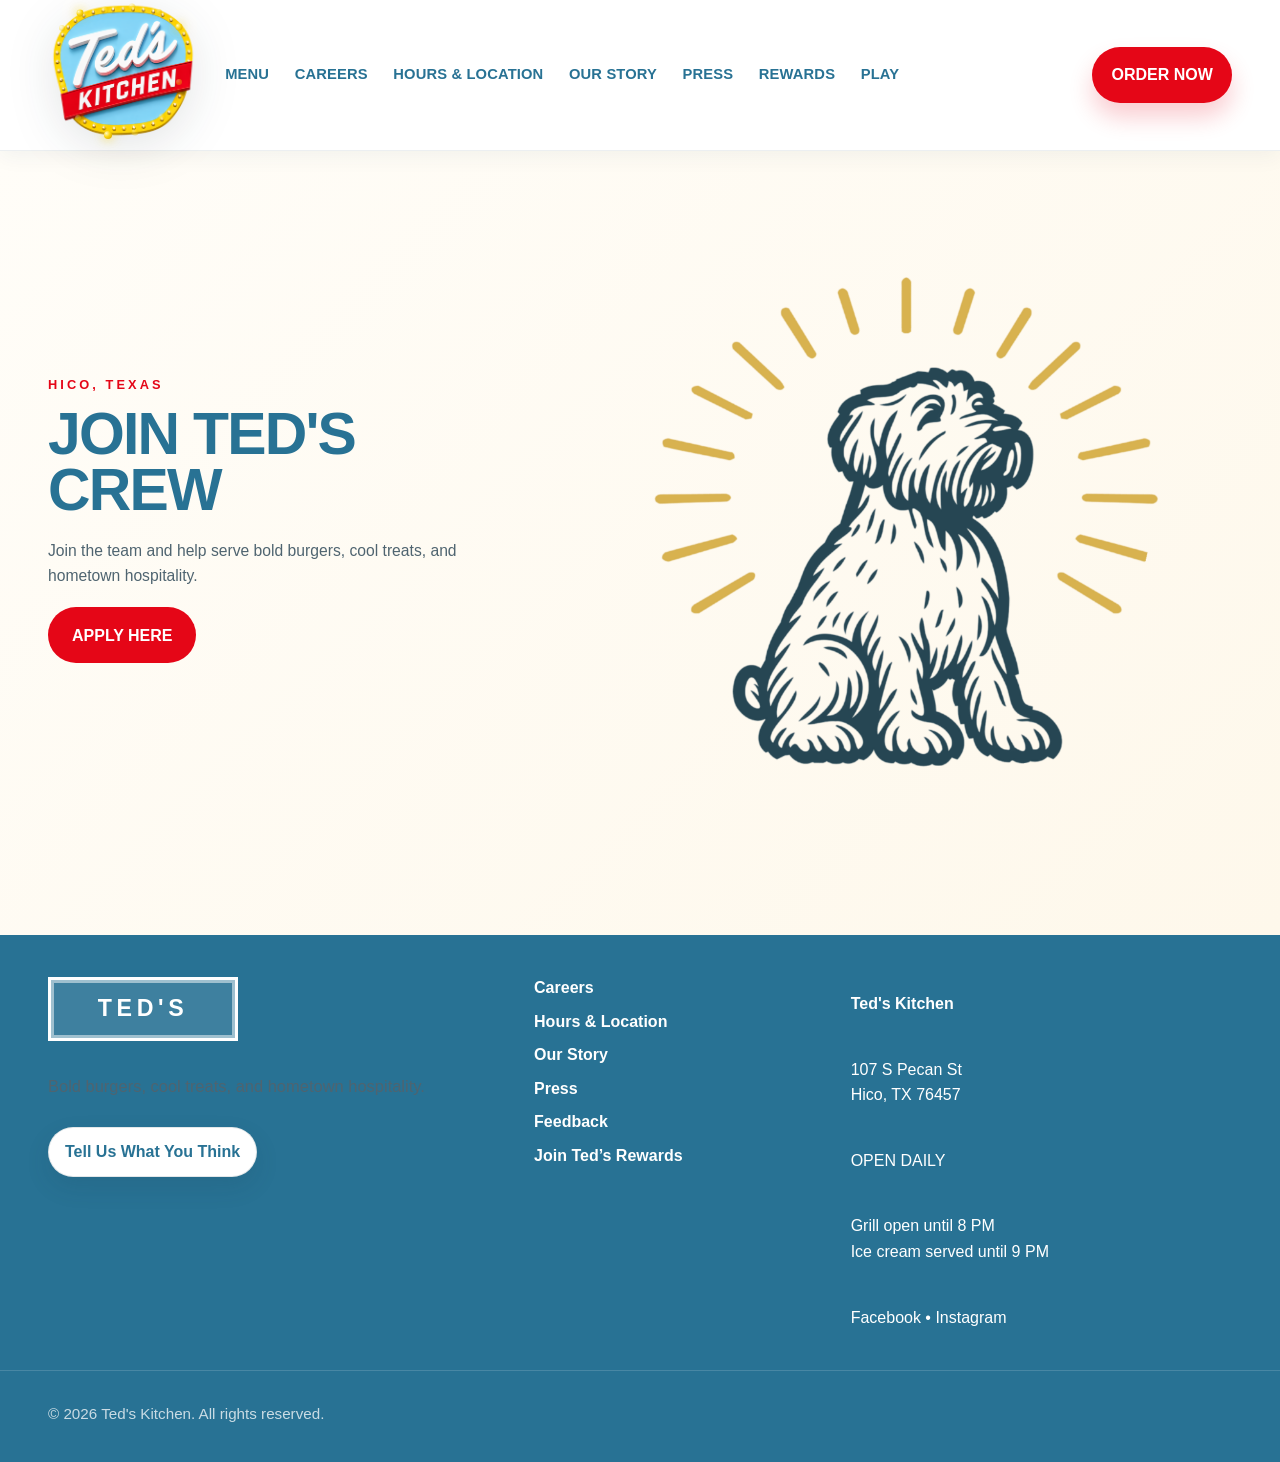
==== commit a816ed87: "Add Flappy Ted game and restore homepage mascot" ====
--- a/careers/index.html
+++ b/careers/index.html
@@ -29,6 +29,7 @@
             <a href="../our-story/">OUR STORY</a>
             <a href="../press/">PRESS</a>
             <a href="../#rewards">REWARDS</a>
+            <a href="../play/">PLAY</a>
           </nav>
         </div>
 
--- a/style.css
+++ b/style.css
@@ -1294,12 +1294,15 @@
   .nav-shell {
     position: relative;
     align-items: center;
+    gap: 0.5rem;
     min-height: 96px;
     padding: 0 20px;
   }
 
   .nav-left {
-    width: 100%;
+    width: auto;
+    flex: 1;
+    min-width: 0;
     justify-content: space-between;
   }
 
@@ -1384,6 +1387,23 @@
     width: 128px;
   }
 
+  .nav-shell {
+    gap: 0.5rem;
+  }
+
+  .nav-actions {
+    gap: 0.45rem;
+  }
+
+  .nav-actions .button-order {
+    padding-inline: 0.65rem;
+    font-size: 0.8rem;
+  }
+
+  .brand-sign {
+    width: clamp(76px, 28vw, 100px);
+  }
+
   .brand-bulb {
     width: 6px;
     height: 6px;
@@ -1404,7 +1424,89 @@
   }
 }
 
+@media (min-width: 701px) and (max-width: 1020px) {
+  .nav-shell {
+    position: relative;
+    min-height: 96px;
+    padding: 0 32px;
+  }
+
+  .nav-left {
+    width: 100%;
+    justify-content: space-between;
+  }
+
+  .nav-toggle {
+    display: inline-block;
+  }
+
+  .site-nav {
+    position: absolute;
+    top: calc(100% + 0.5rem);
+    left: 32px;
+    right: 32px;
+    display: none;
+    flex-direction: column;
+    align-items: flex-start;
+    padding: 1rem;
+    border: 1px solid var(--border);
+    border-radius: 1rem;
+    background: #fff;
+    box-shadow: 0 20px 40px rgba(19, 35, 43, 0.12);
+    z-index: 10;
+  }
+
+  .site-nav.is-open {
+    display: flex;
+  }
+}
+
+.play-promo-section {
+  padding: 0 0 3rem;
+}
+
+.play-promo {
+  display: flex;
+  align-items: center;
+  justify-content: space-between;
+  gap: 1.5rem;
+  padding: 1.5rem clamp(1.25rem, 4vw, 3rem);
+  border: 1px solid rgba(22, 59, 77, 0.08);
+  border-radius: 1.25rem;
+  background: linear-gradient(120deg, #dff8ff, var(--white));
+  box-shadow: var(--shadow);
+}
+
+.play-promo h2 {
+  margin: 0;
+  color: var(--blue);
+  font-size: clamp(1.5rem, 3vw, 2rem);
+  line-height: 1.1;
+}
+
+.play-promo p:not(.eyebrow) {
+  margin: 0.35rem 0 0;
+  color: var(--muted);
+}
+
+.play-promo .eyebrow {
+  margin-bottom: 0.35rem;
+}
+
+@media (max-width: 700px) {
+  .play-promo {
+    align-items: flex-start;
+    flex-direction: column;
+  }
+}
+
 @media (prefers-reduced-motion: reduce) {
+  .play-promo,
+  .play-promo * {
+    scroll-behavior: auto;
+    transition: none;
+  }
+
   .brand-bulb {
     transition: none;
     opacity: 0.74;
